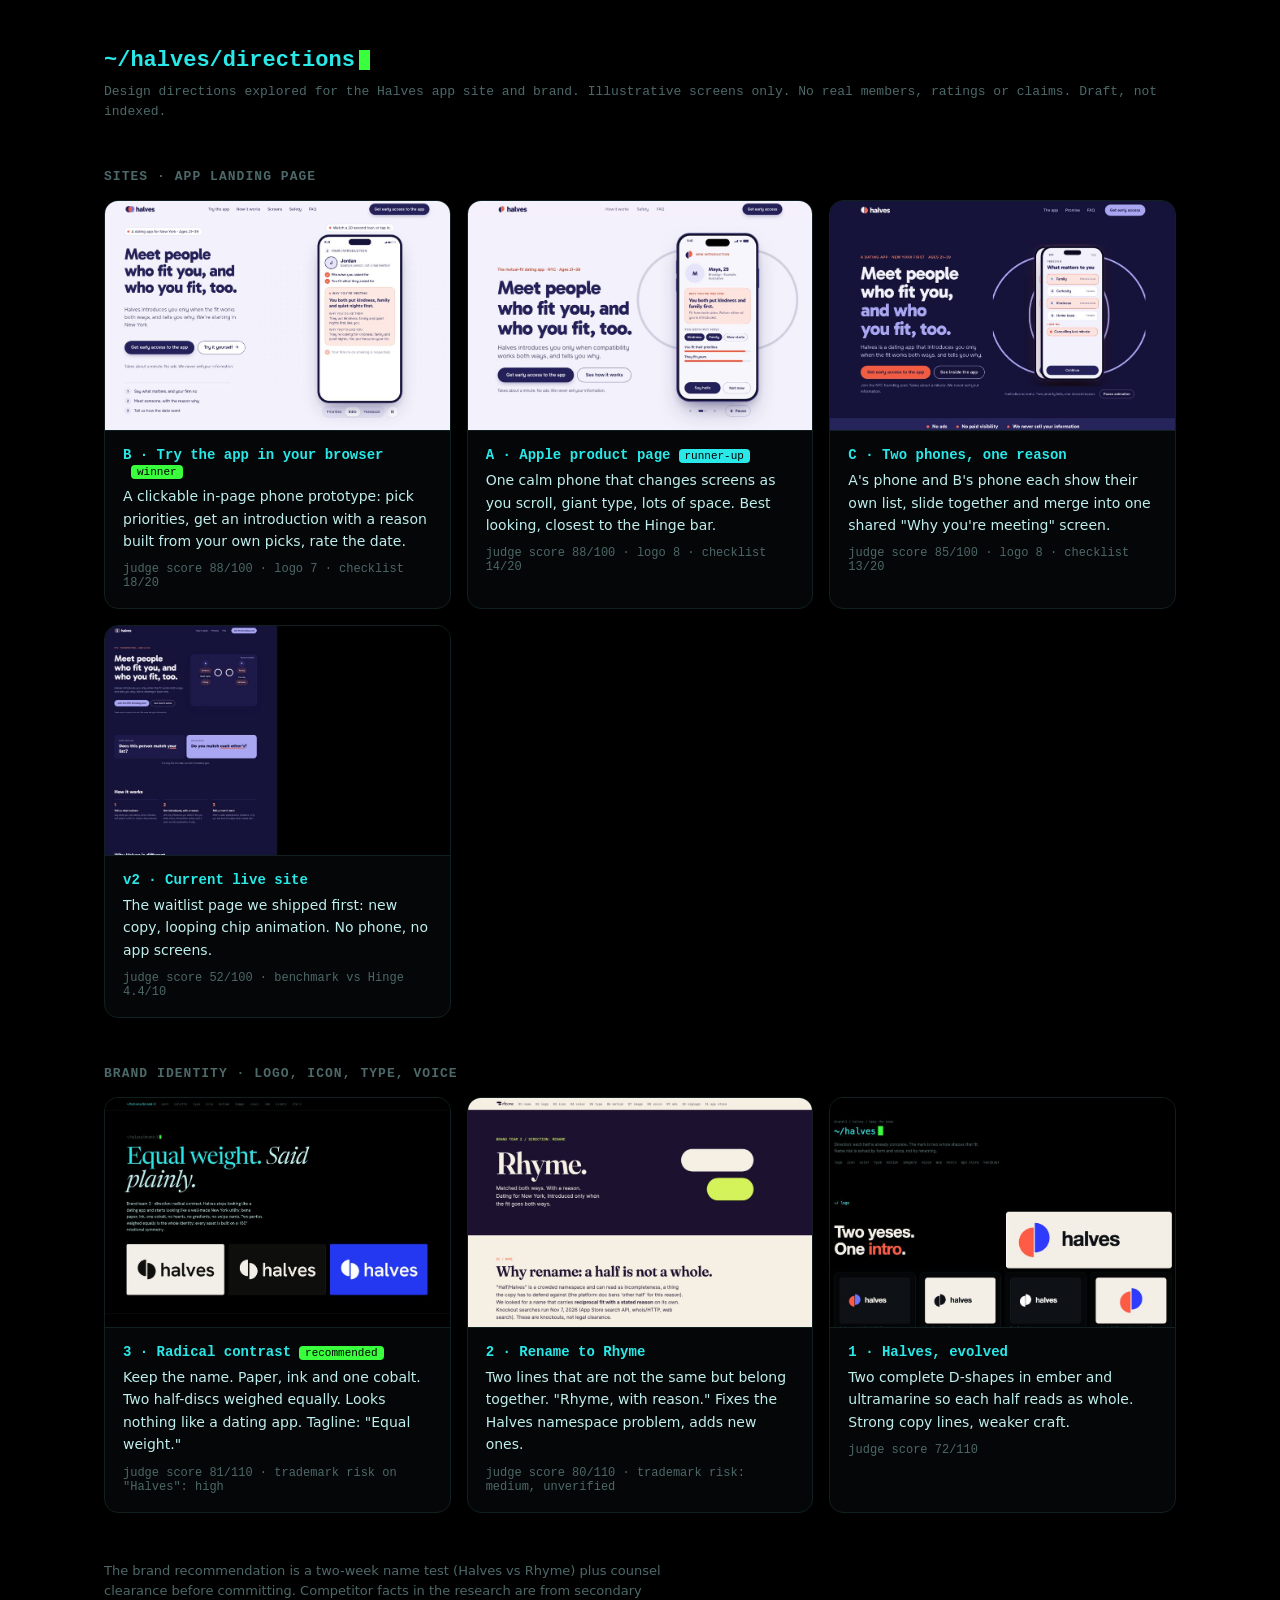
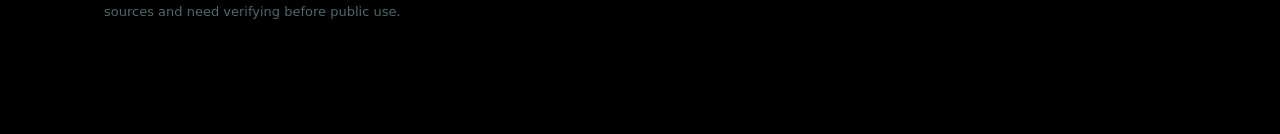
==== directions/index.html @ 671986ff "Add directions gallery: 3 site entries, 3 brand boards" ====
<!doctype html>
<html lang="en"><head><meta charset="utf-8"><meta name="viewport" content="width=device-width,initial-scale=1">
<meta name="robots" content="noindex"><title>~/halves/directions</title>
<style>
:root{--bg:#000;--panel:#050607;--line:#102020;--cy:#2be8e8;--body:#bfeeee;--mut:#4d6868;--gr:#39ff3c}
*{box-sizing:border-box}body{margin:0;background:var(--bg);color:var(--body);font:15px/1.6 -apple-system,system-ui,sans-serif}
.m{font-family:Menlo,"SF Mono",monospace}.wrap{max-width:1120px;margin:0 auto;padding:48px 24px 96px}
h1{font:600 22px/1.2 Menlo,monospace;color:var(--cy);margin:0 0 8px}.cur{display:inline-block;width:11px;height:20px;background:var(--gr);vertical-align:-4px;margin-left:4px}
.sub{color:var(--mut);font:13px/1.5 Menlo,monospace;margin:0 0 40px}h2{font:600 13px Menlo,monospace;letter-spacing:.08em;text-transform:uppercase;color:var(--mut);margin:48px 0 16px}
.grid{display:grid;gap:16px;grid-template-columns:repeat(auto-fill,minmax(320px,1fr))}
a.card{display:block;border:1px solid var(--line);background:var(--panel);border-radius:14px;overflow:hidden;color:inherit;text-decoration:none;transition:border-color .15s,box-shadow .15s}
a.card:hover,a.card:focus-visible{border-color:var(--cy);box-shadow:0 0 24px rgba(43,232,232,.12);outline:none}
a.card img{display:block;width:100%;aspect-ratio:3/2;object-fit:cover;object-position:top;border-bottom:1px solid var(--line)}
.b{padding:16px 18px 18px}.t{font:600 14px Menlo,monospace;color:var(--cy)}.d{margin:6px 0 10px;font-size:14px}
.s{font:12px Menlo,monospace;color:var(--mut)}.tag{display:inline-block;font:11px Menlo,monospace;color:#000;background:var(--gr);border-radius:4px;padding:1px 6px;margin-left:8px}
.n{font-size:13px;color:var(--mut);max-width:70ch}
</style></head><body><div class="wrap">
<h1>~/halves/directions<span class="cur"></span></h1>
<p class="sub">Design directions explored for the Halves app site and brand. Illustrative screens only. No real members, ratings or claims. Draft, not indexed.</p>

<h2>Sites · app landing page</h2>
<div class="grid">
<a class="card" href="site-b/"><img src="img/site-b-hero.jpg" alt="Site B hero"><div class="b"><div class="t">B · Try the app in your browser<span class="tag">winner</span></div><p class="d">A clickable in-page phone prototype: pick priorities, get an introduction with a reason built from your own picks, rate the date.</p><div class="s">judge score 88/100 · logo 7 · checklist 18/20</div></div></a>
<a class="card" href="site-a/"><img src="img/site-a-hero.jpg" alt="Site A hero"><div class="b"><div class="t">A · Apple product page<span class="tag" style="background:#2be8e8">runner-up</span></div><p class="d">One calm phone that changes screens as you scroll, giant type, lots of space. Best looking, closest to the Hinge bar.</p><div class="s">judge score 88/100 · logo 8 · checklist 14/20</div></div></a>
<a class="card" href="site-c/"><img src="img/site-c-hero.jpg" alt="Site C hero"><div class="b"><div class="t">C · Two phones, one reason</div><p class="d">A's phone and B's phone each show their own list, slide together and merge into one shared "Why you're meeting" screen.</p><div class="s">judge score 85/100 · logo 8 · checklist 13/20</div></div></a>
<a class="card" href="../"><img src="img/site-v2-hero.jpg" alt="Current site"><div class="b"><div class="t">v2 · Current live site</div><p class="d">The waitlist page we shipped first: new copy, looping chip animation. No phone, no app screens.</p><div class="s">judge score 52/100 · benchmark vs Hinge 4.4/10</div></div></a>
</div>

<h2>Brand identity · logo, icon, type, voice</h2>
<div class="grid">
<a class="card" href="brand-3/"><img src="img/brand-3-board.jpg" alt="Brand 3 board"><div class="b"><div class="t">3 · Radical contrast<span class="tag">recommended</span></div><p class="d">Keep the name. Paper, ink and one cobalt. Two half-discs weighed equally. Looks nothing like a dating app. Tagline: "Equal weight."</p><div class="s">judge score 81/110 · trademark risk on "Halves": high</div></div></a>
<a class="card" href="brand-2/"><img src="img/brand-2-board.jpg" alt="Brand 2 board"><div class="b"><div class="t">2 · Rename to Rhyme</div><p class="d">Two lines that are not the same but belong together. "Rhyme, with reason." Fixes the Halves namespace problem, adds new ones.</p><div class="s">judge score 80/110 · trademark risk: medium, unverified</div></div></a>
<a class="card" href="brand-1/"><img src="img/brand-1-board.jpg" alt="Brand 1 board"><div class="b"><div class="t">1 · Halves, evolved</div><p class="d">Two complete D-shapes in ember and ultramarine so each half reads as whole. Strong copy lines, weaker craft.</p><div class="s">judge score 72/110</div></div></a>
</div>
<p class="n" style="margin-top:48px">The brand recommendation is a two-week name test (Halves vs Rhyme) plus counsel clearance before committing. Competitor facts in the research are from secondary sources and need verifying before public use.</p>
</div></body></html>
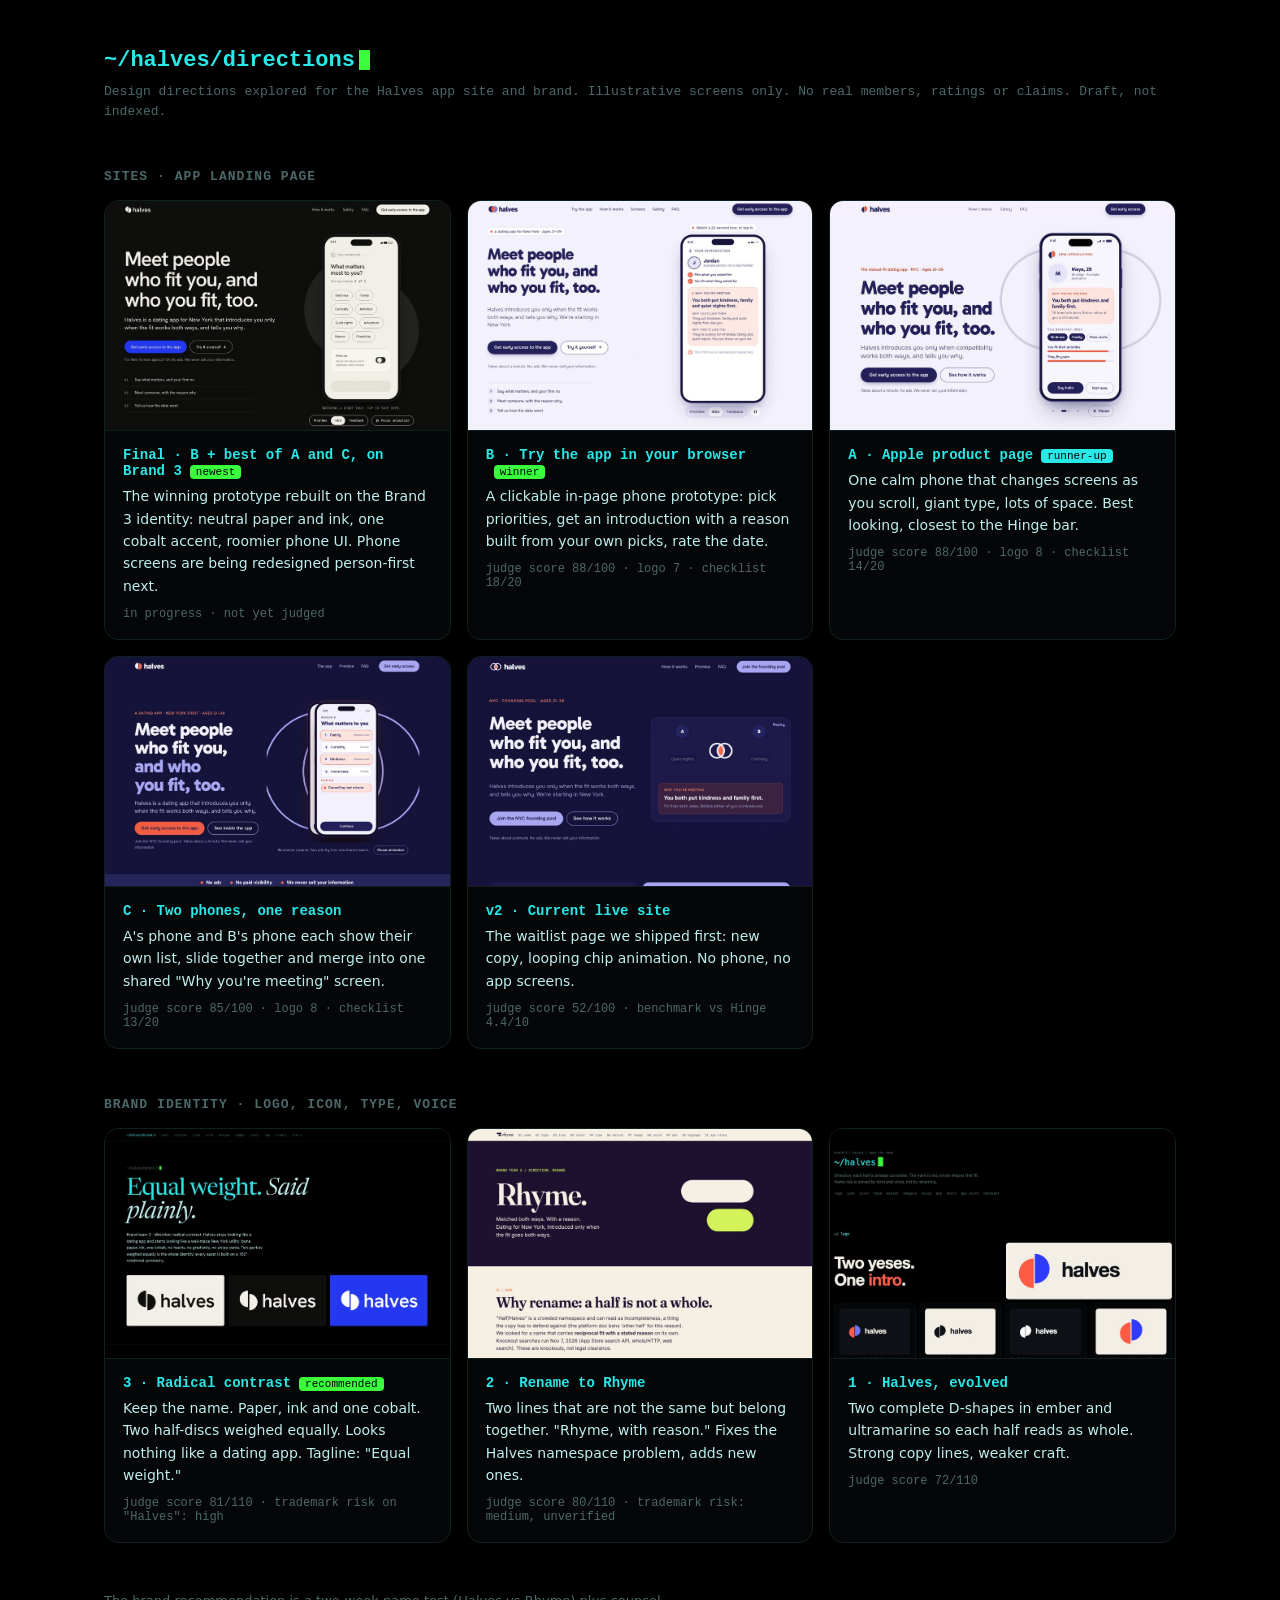
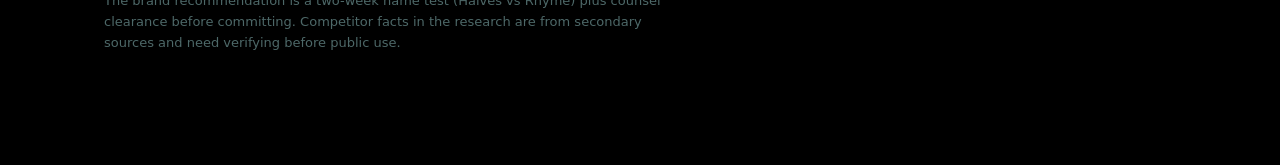
==== commit 52bcfe9e: "Visual pass: neutral palette, roomier phone UI; add final site" ====
--- a/directions/index.html
+++ b/directions/index.html
@@ -20,6 +20,7 @@
 
 <h2>Sites · app landing page</h2>
 <div class="grid">
+<a class="card" href="site-final/"><img src="img/site-final-hero.jpg" alt="Final site hero"><div class="b"><div class="t">Final · B + best of A and C, on Brand 3<span class="tag">newest</span></div><p class="d">The winning prototype rebuilt on the Brand 3 identity: neutral paper and ink, one cobalt accent, roomier phone UI. Phone screens are being redesigned person-first next.</p><div class="s">in progress · not yet judged</div></div></a>
 <a class="card" href="site-b/"><img src="img/site-b-hero.jpg" alt="Site B hero"><div class="b"><div class="t">B · Try the app in your browser<span class="tag">winner</span></div><p class="d">A clickable in-page phone prototype: pick priorities, get an introduction with a reason built from your own picks, rate the date.</p><div class="s">judge score 88/100 · logo 7 · checklist 18/20</div></div></a>
 <a class="card" href="site-a/"><img src="img/site-a-hero.jpg" alt="Site A hero"><div class="b"><div class="t">A · Apple product page<span class="tag" style="background:#2be8e8">runner-up</span></div><p class="d">One calm phone that changes screens as you scroll, giant type, lots of space. Best looking, closest to the Hinge bar.</p><div class="s">judge score 88/100 · logo 8 · checklist 14/20</div></div></a>
 <a class="card" href="site-c/"><img src="img/site-c-hero.jpg" alt="Site C hero"><div class="b"><div class="t">C · Two phones, one reason</div><p class="d">A's phone and B's phone each show their own list, slide together and merge into one shared "Why you're meeting" screen.</p><div class="s">judge score 85/100 · logo 8 · checklist 13/20</div></div></a>
